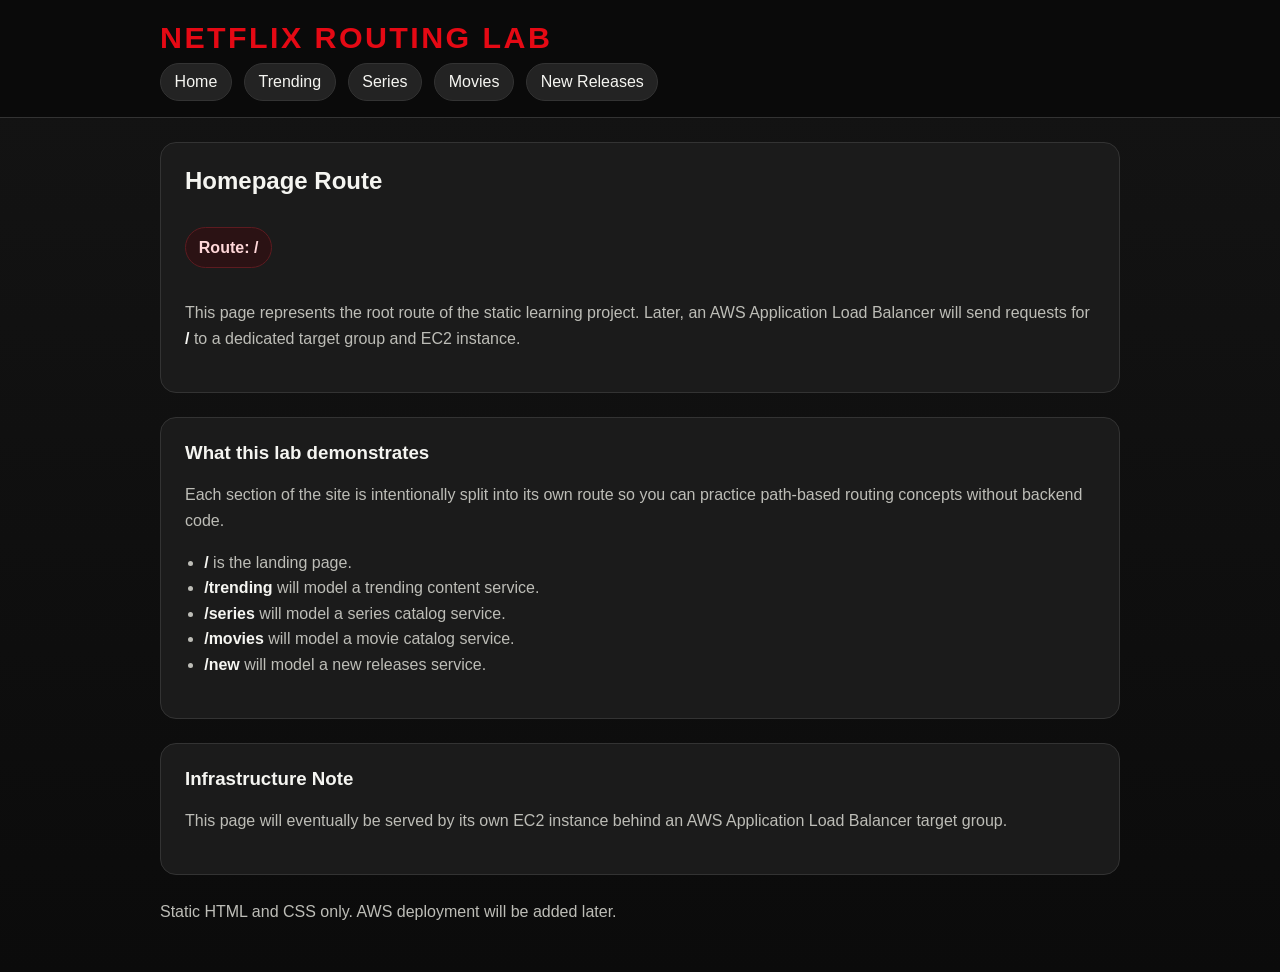
==== index.html @ 3b0fcbee "Set up static routing lab project structure" ====
<!DOCTYPE html>
<html lang="en">
<head>
    <meta charset="UTF-8">
    <meta name="viewport" content="width=device-width, initial-scale=1.0">
    <title>Netflix Routing Lab</title>
    <link rel="stylesheet" href="assets/styles.css">
</head>
<body>
    <header class="site-header">
        <div class="container">
            <h1 class="brand">Netflix Routing Lab</h1>
            <nav class="nav" aria-label="Main navigation">
                <a href="index.html">Home</a>
                <a href="trending/index.html">Trending</a>
                <a href="series/index.html">Series</a>
                <a href="movies/index.html">Movies</a>
                <a href="new/index.html">New Releases</a>
            </nav>
        </div>
    </header>

    <main class="container">
        <section class="hero">
            <h2>Homepage Route</h2>
            <p class="route-badge">Route: /</p>
            <p>This page represents the root route of the static learning project. Later, an AWS Application Load Balancer will send requests for <strong>/</strong> to a dedicated target group and EC2 instance.</p>
        </section>

        <section class="info-card">
            <h3>What this lab demonstrates</h3>
            <p>Each section of the site is intentionally split into its own route so you can practice path-based routing concepts without backend code.</p>
            <ul class="route-list">
                <li><strong>/</strong> is the landing page.</li>
                <li><strong>/trending</strong> will model a trending content service.</li>
                <li><strong>/series</strong> will model a series catalog service.</li>
                <li><strong>/movies</strong> will model a movie catalog service.</li>
                <li><strong>/new</strong> will model a new releases service.</li>
            </ul>
        </section>

        <section class="info-card">
            <h3>Infrastructure Note</h3>
            <p>This page will eventually be served by its own EC2 instance behind an AWS Application Load Balancer target group.</p>
        </section>
    </main>

    <footer class="container">
        <p>Static HTML and CSS only. AWS deployment will be added later.</p>
    </footer>
</body>
</html>
---- assets/styles.css ----
:root {
    --bg: #0f0f0f;
    --panel: #1b1b1b;
    --panel-alt: #232323;
    --text: #f5f5f1;
    --muted: #bdbdb7;
    --accent: #e50914;
    --border: #333333;
}

* {
    box-sizing: border-box;
}

body {
    margin: 0;
    font-family: "Segoe UI", Tahoma, Geneva, Verdana, sans-serif;
    background: linear-gradient(180deg, #141414 0%, #0b0b0b 100%);
    color: var(--text);
}

.container {
    width: min(960px, calc(100% - 2rem));
    margin: 0 auto;
}

.site-header {
    border-bottom: 1px solid var(--border);
    background-color: rgba(10, 10, 10, 0.92);
    position: sticky;
    top: 0;
}

.brand {
    margin: 0;
    padding: 1.25rem 0 0.5rem;
    color: var(--accent);
    font-size: 1.9rem;
    letter-spacing: 0.08em;
    text-transform: uppercase;
}

.nav {
    display: flex;
    flex-wrap: wrap;
    gap: 0.75rem;
    padding: 0 0 1rem;
}

.nav a {
    color: var(--text);
    text-decoration: none;
    padding: 0.55rem 0.85rem;
    border: 1px solid var(--border);
    border-radius: 999px;
    background-color: var(--panel-alt);
}

.nav a:hover,
.nav a:focus {
    background-color: var(--accent);
    border-color: var(--accent);
}

.hero,
.info-card {
    background-color: var(--panel);
    border: 1px solid var(--border);
    border-radius: 16px;
    padding: 1.5rem;
    margin: 1.5rem 0;
}

.hero h2,
.info-card h3 {
    margin-top: 0;
}

.route-badge {
    display: inline-block;
    margin: 0.75rem 0 1rem;
    padding: 0.45rem 0.8rem;
    border-radius: 999px;
    background-color: #2b1214;
    color: #ffd7d9;
    border: 1px solid #5d1b20;
    font-weight: 600;
}

.route-list {
    padding-left: 1.2rem;
    color: var(--muted);
}

p,
li {
    line-height: 1.6;
    color: var(--muted);
}

strong {
    color: var(--text);
}

footer {
    padding: 0 0 2rem;
    color: #9a9a94;
}

@media (max-width: 640px) {
    .brand {
        font-size: 1.5rem;
    }

    .hero,
    .info-card {
        padding: 1.2rem;
    }
}
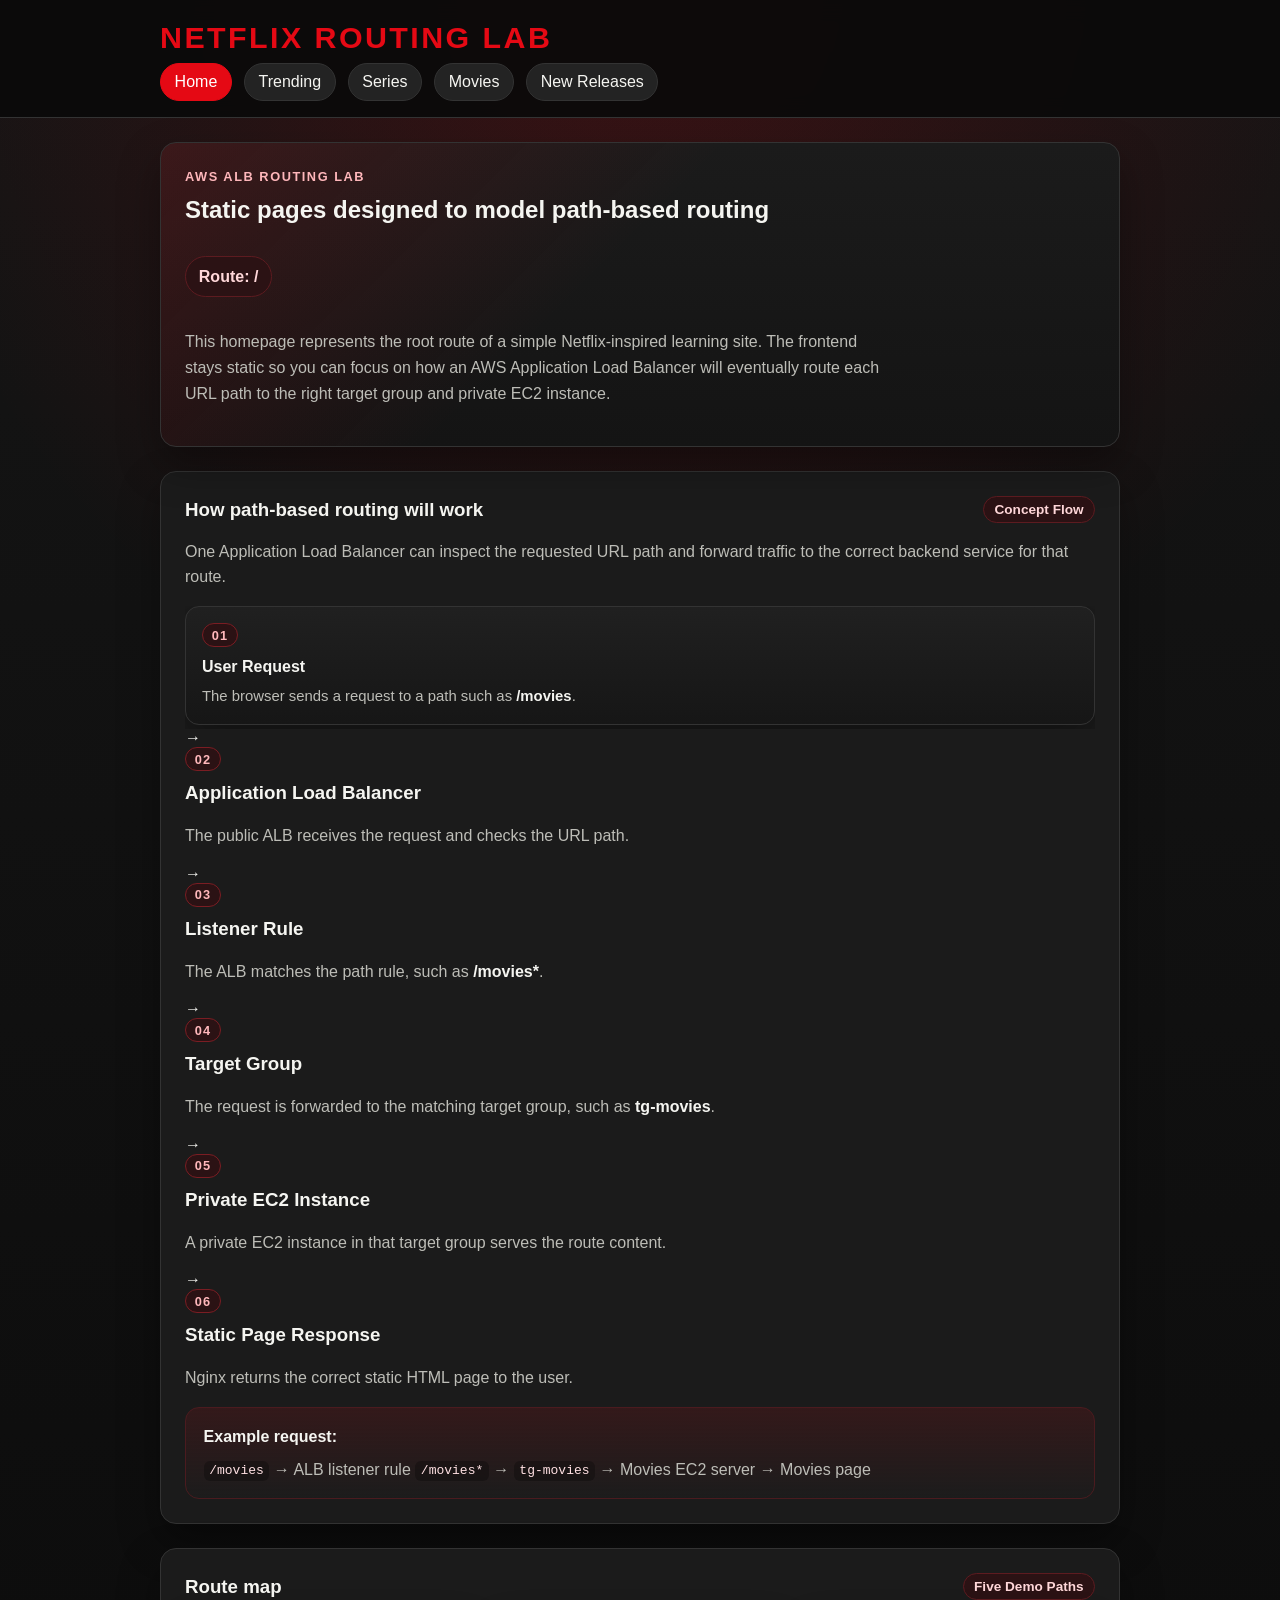
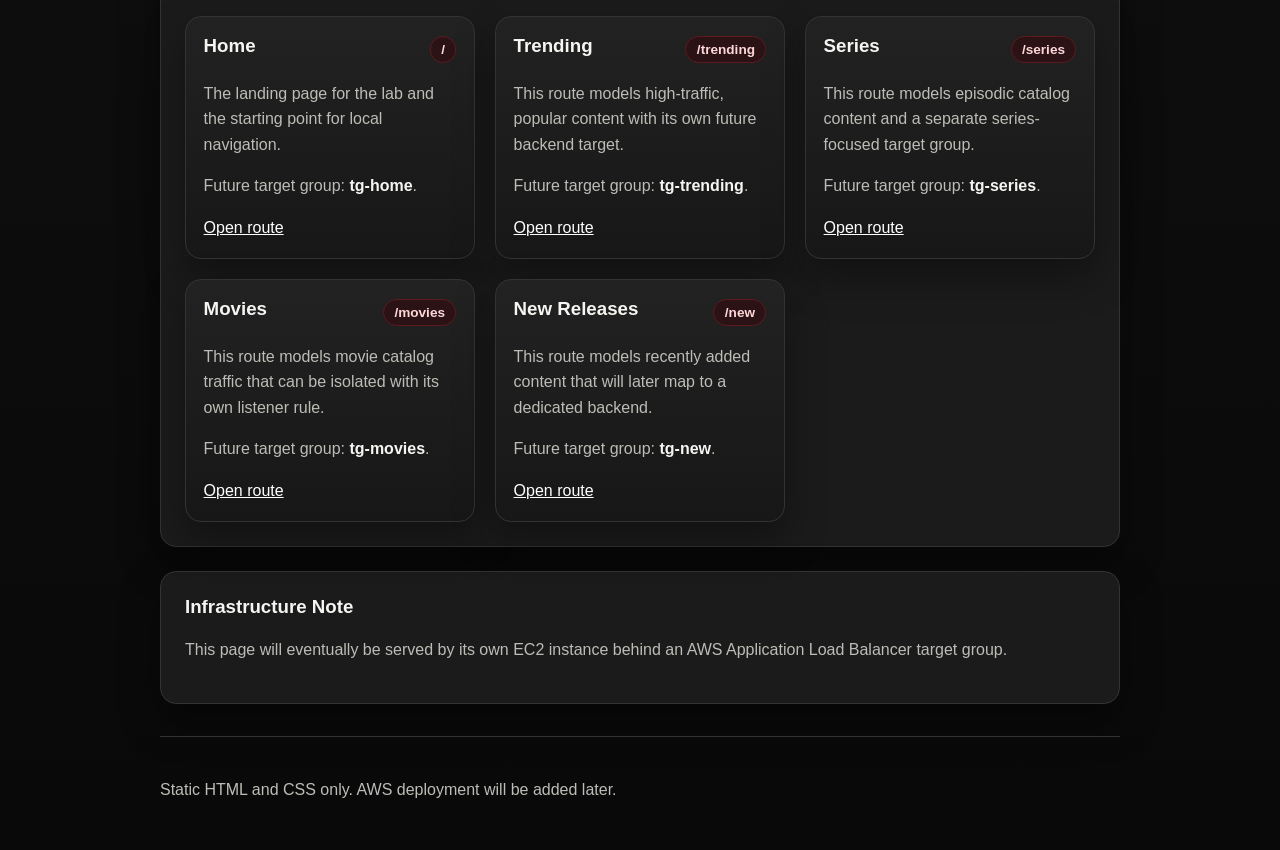
==== commit e355cdb5: "improve static frontend content" ====
--- a/index.html
+++ b/index.html
@@ -11,7 +11,7 @@
         <div class="container">
             <h1 class="brand">Netflix Routing Lab</h1>
             <nav class="nav" aria-label="Main navigation">
-                <a href="index.html">Home</a>
+                <a class="active" href="index.html">Home</a>
                 <a href="trending/index.html">Trending</a>
                 <a href="series/index.html">Series</a>
                 <a href="movies/index.html">Movies</a>
@@ -22,21 +22,113 @@
 
     <main class="container">
         <section class="hero">
-            <h2>Homepage Route</h2>
+            <span class="eyebrow">AWS ALB Routing Lab</span>
+            <h2>Static pages designed to model path-based routing</h2>
             <p class="route-badge">Route: /</p>
-            <p>This page represents the root route of the static learning project. Later, an AWS Application Load Balancer will send requests for <strong>/</strong> to a dedicated target group and EC2 instance.</p>
+            <p>This homepage represents the root route of a simple Netflix-inspired learning site. The frontend stays static so you can focus on how an AWS Application Load Balancer will eventually route each URL path to the right target group and private EC2 instance.</p>
+        </section>
+
+        <section class="info-card routing-flow-section">
+            <div class="section-heading">
+                <h3>How path-based routing will work</h3>
+                <span class="chip">Concept Flow</span>
+            </div>
+            <p>One Application Load Balancer can inspect the requested URL path and forward traffic to the correct backend service for that route.</p>
+            <div class="routing-flow">
+                <article class="flow-step">
+                    <span class="flow-step-number">01</span>
+                    <h3>User Request</h3>
+                    <p>The browser sends a request to a path such as <strong>/movies</strong>.</p>
+                </div>
+                <div class="flow-arrow" aria-hidden="true">&rarr;</div>
+                <article class="flow-step">
+                    <span class="flow-step-number">02</span>
+                    <h3>Application Load Balancer</h3>
+                    <p>The public ALB receives the request and checks the URL path.</p>
+                </article>
+                <div class="flow-arrow" aria-hidden="true">&rarr;</div>
+                <article class="flow-step">
+                    <span class="flow-step-number">03</span>
+                    <h3>Listener Rule</h3>
+                    <p>The ALB matches the path rule, such as <strong>/movies*</strong>.</p>
+                </article>
+                <div class="flow-arrow" aria-hidden="true">&rarr;</div>
+                <article class="flow-step">
+                    <span class="flow-step-number">04</span>
+                    <h3>Target Group</h3>
+                    <p>The request is forwarded to the matching target group, such as <strong>tg-movies</strong>.</p>
+                </article>
+                <div class="flow-arrow" aria-hidden="true">&rarr;</div>
+                <article class="flow-step">
+                    <span class="flow-step-number">05</span>
+                    <h3>Private EC2 Instance</h3>
+                    <p>A private EC2 instance in that target group serves the route content.</p>
+                </article>
+                <div class="flow-arrow" aria-hidden="true">&rarr;</div>
+                <article class="flow-step">
+                    <span class="flow-step-number">06</span>
+                    <h3>Static Page Response</h3>
+                    <p>Nginx returns the correct static HTML page to the user.</p>
+                </article>
+            </div>
+            <div class="routing-example">
+                <p><strong>Example request:</strong></p>
+                <p><code>/movies</code> &rarr; ALB listener rule <code>/movies*</code> &rarr; <code>tg-movies</code> &rarr; Movies EC2 server &rarr; Movies page</p>
+            </div>
         </section>
 
         <section class="info-card">
-            <h3>What this lab demonstrates</h3>
-            <p>Each section of the site is intentionally split into its own route so you can practice path-based routing concepts without backend code.</p>
-            <ul class="route-list">
-                <li><strong>/</strong> is the landing page.</li>
-                <li><strong>/trending</strong> will model a trending content service.</li>
-                <li><strong>/series</strong> will model a series catalog service.</li>
-                <li><strong>/movies</strong> will model a movie catalog service.</li>
-                <li><strong>/new</strong> will model a new releases service.</li>
-            </ul>
+            <div class="section-heading">
+                <h3>Route map</h3>
+                <span class="chip">Five Demo Paths</span>
+            </div>
+            <div class="card-grid route-grid">
+                <article class="route-card">
+                    <div class="meta-row">
+                        <h3>Home</h3>
+                        <span class="route-path">/</span>
+                    </div>
+                    <p>The landing page for the lab and the starting point for local navigation.</p>
+                    <p>Future target group: <strong>tg-home</strong>.</p>
+                    <p><a href="index.html">Open route</a></p>
+                </article>
+                <article class="route-card">
+                    <div class="meta-row">
+                        <h3>Trending</h3>
+                        <span class="route-path">/trending</span>
+                    </div>
+                    <p>This route models high-traffic, popular content with its own future backend target.</p>
+                    <p>Future target group: <strong>tg-trending</strong>.</p>
+                    <p><a href="trending/index.html">Open route</a></p>
+                </article>
+                <article class="route-card">
+                    <div class="meta-row">
+                        <h3>Series</h3>
+                        <span class="route-path">/series</span>
+                    </div>
+                    <p>This route models episodic catalog content and a separate series-focused target group.</p>
+                    <p>Future target group: <strong>tg-series</strong>.</p>
+                    <p><a href="series/index.html">Open route</a></p>
+                </article>
+                <article class="route-card">
+                    <div class="meta-row">
+                        <h3>Movies</h3>
+                        <span class="route-path">/movies</span>
+                    </div>
+                    <p>This route models movie catalog traffic that can be isolated with its own listener rule.</p>
+                    <p>Future target group: <strong>tg-movies</strong>.</p>
+                    <p><a href="movies/index.html">Open route</a></p>
+                </article>
+                <article class="route-card">
+                    <div class="meta-row">
+                        <h3>New Releases</h3>
+                        <span class="route-path">/new</span>
+                    </div>
+                    <p>This route models recently added content that will later map to a dedicated backend.</p>
+                    <p>Future target group: <strong>tg-new</strong>.</p>
+                    <p><a href="new/index.html">Open route</a></p>
+                </article>
+            </div>
         </section>
 
         <section class="info-card">
@@ -45,8 +137,11 @@
         </section>
     </main>
 
-    <footer class="container">
+    <footer class="container site-footer">
         <p>Static HTML and CSS only. AWS deployment will be added later.</p>
     </footer>
 </body>
 </html>
+
+
+
--- a/assets/styles.css
+++ b/assets/styles.css
@@ -6,6 +6,7 @@
     --muted: #bdbdb7;
     --accent: #e50914;
     --border: #333333;
+    --shadow: 0 18px 40px rgba(0, 0, 0, 0.35);
 }
 
 * {
@@ -15,7 +16,9 @@
 body {
     margin: 0;
     font-family: "Segoe UI", Tahoma, Geneva, Verdana, sans-serif;
-    background: linear-gradient(180deg, #141414 0%, #0b0b0b 100%);
+    background:
+        radial-gradient(circle at top, rgba(229, 9, 20, 0.18), transparent 30%),
+        linear-gradient(180deg, #151515 0%, #090909 100%);
     color: var(--text);
 }
 
@@ -29,6 +32,8 @@
     background-color: rgba(10, 10, 10, 0.92);
     position: sticky;
     top: 0;
+    backdrop-filter: blur(10px);
+    z-index: 10;
 }
 
 .brand {
@@ -54,12 +59,20 @@
     border: 1px solid var(--border);
     border-radius: 999px;
     background-color: var(--panel-alt);
+    transition: background-color 0.2s ease, border-color 0.2s ease, transform 0.2s ease;
 }
 
 .nav a:hover,
 .nav a:focus {
     background-color: var(--accent);
     border-color: var(--accent);
+    transform: translateY(-1px);
+}
+
+.nav a.active {
+    background-color: var(--accent);
+    border-color: var(--accent);
+    color: #ffffff;
 }
 
 .hero,
@@ -69,11 +82,34 @@
     border-radius: 16px;
     padding: 1.5rem;
     margin: 1.5rem 0;
+    box-shadow: var(--shadow);
 }
 
 .hero h2,
 .info-card h3 {
     margin-top: 0;
+}
+
+.hero {
+    overflow: hidden;
+    position: relative;
+    background:
+        linear-gradient(135deg, rgba(229, 9, 20, 0.16), transparent 45%),
+        linear-gradient(180deg, #1b1b1b 0%, #141414 100%);
+}
+
+.hero p {
+    max-width: 700px;
+}
+
+.eyebrow {
+    display: inline-block;
+    margin-bottom: 0.75rem;
+    color: #ffb7bb;
+    font-size: 0.8rem;
+    font-weight: 700;
+    letter-spacing: 0.12em;
+    text-transform: uppercase;
 }
 
 .route-badge {
@@ -92,6 +128,201 @@
     color: var(--muted);
 }
 
+.stack {
+    display: grid;
+    gap: 1.5rem;
+}
+
+.card-grid {
+    display: grid;
+    gap: 1.25rem;
+}
+
+.route-card,
+.content-card {
+    background: linear-gradient(180deg, #222222 0%, #171717 100%);
+    border: 1px solid var(--border);
+    border-radius: 16px;
+    padding: 1.1rem;
+    box-shadow: var(--shadow);
+}
+
+.route-grid,
+.card-grid {
+    grid-template-columns: repeat(auto-fit, minmax(220px, 1fr));
+}
+
+.route-card h3,
+.content-card h3 {
+    margin-top: 0;
+    margin-bottom: 0.5rem;
+}
+
+.route-path,
+.chip {
+    display: inline-block;
+    padding: 0.3rem 0.65rem;
+    border-radius: 999px;
+    background-color: #2b1214;
+    border: 1px solid #5d1b20;
+    color: #ffd7d9;
+    font-size: 0.85rem;
+    font-weight: 600;
+}
+
+.route-card a {
+    color: #ffffff;
+}
+
+.route-card p:last-child,
+.content-card p:last-child {
+    margin-bottom: 0;
+}
+
+.section-heading {
+    display: flex;
+    align-items: center;
+    justify-content: space-between;
+    gap: 1rem;
+    margin-bottom: 1rem;
+}
+
+.section-heading h3 {
+    margin: 0;
+}
+
+.routing-flow-section p {
+    margin-top: 0;
+}
+
+.routing-flow {
+    display: flex;
+    align-items: stretch;
+    gap: 0.6rem;
+    margin-top: 1rem;
+    overflow-x: auto;
+    padding-bottom: 0.25rem;
+}
+
+.routing-flow .flow-step {
+    min-width: 165px;
+    flex: 1 1 0;
+    background: linear-gradient(180deg, #202020 0%, #161616 100%);
+    border: 1px solid var(--border);
+    border-radius: 14px;
+    padding: 1rem;
+    box-shadow: var(--shadow);
+}
+
+.flow-step-number {
+    display: inline-block;
+    margin-bottom: 0.7rem;
+    padding: 0.22rem 0.55rem;
+    border-radius: 999px;
+    background-color: #2b1214;
+    border: 1px solid #7a1d23;
+    color: #ffb7bb;
+    font-size: 0.8rem;
+    font-weight: 700;
+    letter-spacing: 0.08em;
+}
+
+.routing-flow .flow-step h3 {
+    margin: 0 0 0.55rem;
+    font-size: 1rem;
+}
+
+.routing-flow .flow-step p {
+    margin: 0;
+    font-size: 0.93rem;
+    line-height: 1.55;
+}
+
+.routing-flow .flow-arrow {
+    display: flex;
+    align-items: center;
+    justify-content: center;
+    color: #d7565f;
+    font-size: 1.4rem;
+    font-weight: 700;
+    flex: 0 0 18px;
+}
+
+.routing-example {
+    margin-top: 1rem;
+    padding: 1rem 1.1rem;
+    border: 1px solid #4b1b1f;
+    border-radius: 14px;
+    background: linear-gradient(180deg, rgba(229, 9, 20, 0.12), rgba(28, 28, 28, 0.95));
+}
+
+.routing-example p {
+    margin: 0;
+}
+
+.routing-example p + p {
+    margin-top: 0.45rem;
+}
+
+.routing-example code {
+    color: #ffe1e3;
+    background-color: rgba(0, 0, 0, 0.28);
+    padding: 0.14rem 0.35rem;
+    border-radius: 6px;
+}
+
+.poster {
+    height: 180px;
+    border-radius: 12px;
+    margin-bottom: 1rem;
+    background:
+        linear-gradient(160deg, rgba(229, 9, 20, 0.75), rgba(65, 8, 12, 0.95)),
+        linear-gradient(180deg, #303030, #111111);
+    border: 1px solid rgba(255, 255, 255, 0.08);
+    position: relative;
+    overflow: hidden;
+}
+
+.poster::before,
+.poster::after {
+    content: "";
+    position: absolute;
+    border-radius: 999px;
+    background: rgba(255, 255, 255, 0.08);
+}
+
+.poster::before {
+    width: 180px;
+    height: 180px;
+    top: -50px;
+    right: -50px;
+}
+
+.poster::after {
+    width: 120px;
+    height: 120px;
+    bottom: -40px;
+    left: -30px;
+}
+
+.poster-label {
+    position: absolute;
+    left: 1rem;
+    bottom: 1rem;
+    color: #ffffff;
+    font-size: 1.1rem;
+    font-weight: 700;
+    letter-spacing: 0.05em;
+}
+
+.meta-row {
+    display: flex;
+    align-items: center;
+    justify-content: space-between;
+    gap: 0.75rem;
+    margin-bottom: 0.75rem;
+}
+
 p,
 li {
     line-height: 1.6;
@@ -107,6 +338,12 @@
     color: #9a9a94;
 }
 
+.site-footer {
+    border-top: 1px solid var(--border);
+    margin-top: 2rem;
+    padding-top: 1.5rem;
+}
+
 @media (max-width: 640px) {
     .brand {
         font-size: 1.5rem;
@@ -116,4 +353,41 @@
     .info-card {
         padding: 1.2rem;
     }
-}
+
+    .section-heading,
+    .meta-row {
+        display: block;
+    }
+}
+
+@media (max-width: 900px) {
+    .routing-flow {
+        flex-direction: column;
+        overflow-x: visible;
+    }
+
+    .routing-flow .flow-step {
+        min-width: 0;
+    }
+
+    .routing-flow .flow-arrow {
+        align-self: center;
+        flex-basis: auto;
+        font-size: 1.2rem;
+    }
+
+    .routing-flow .flow-arrow::before {
+        content: "\2193";
+    }
+
+    .routing-flow .flow-arrow {
+        color: #d7565f;
+    }
+
+    .routing-flow .flow-arrow {
+        font-size: 0;
+    }
+}
+
+
+
